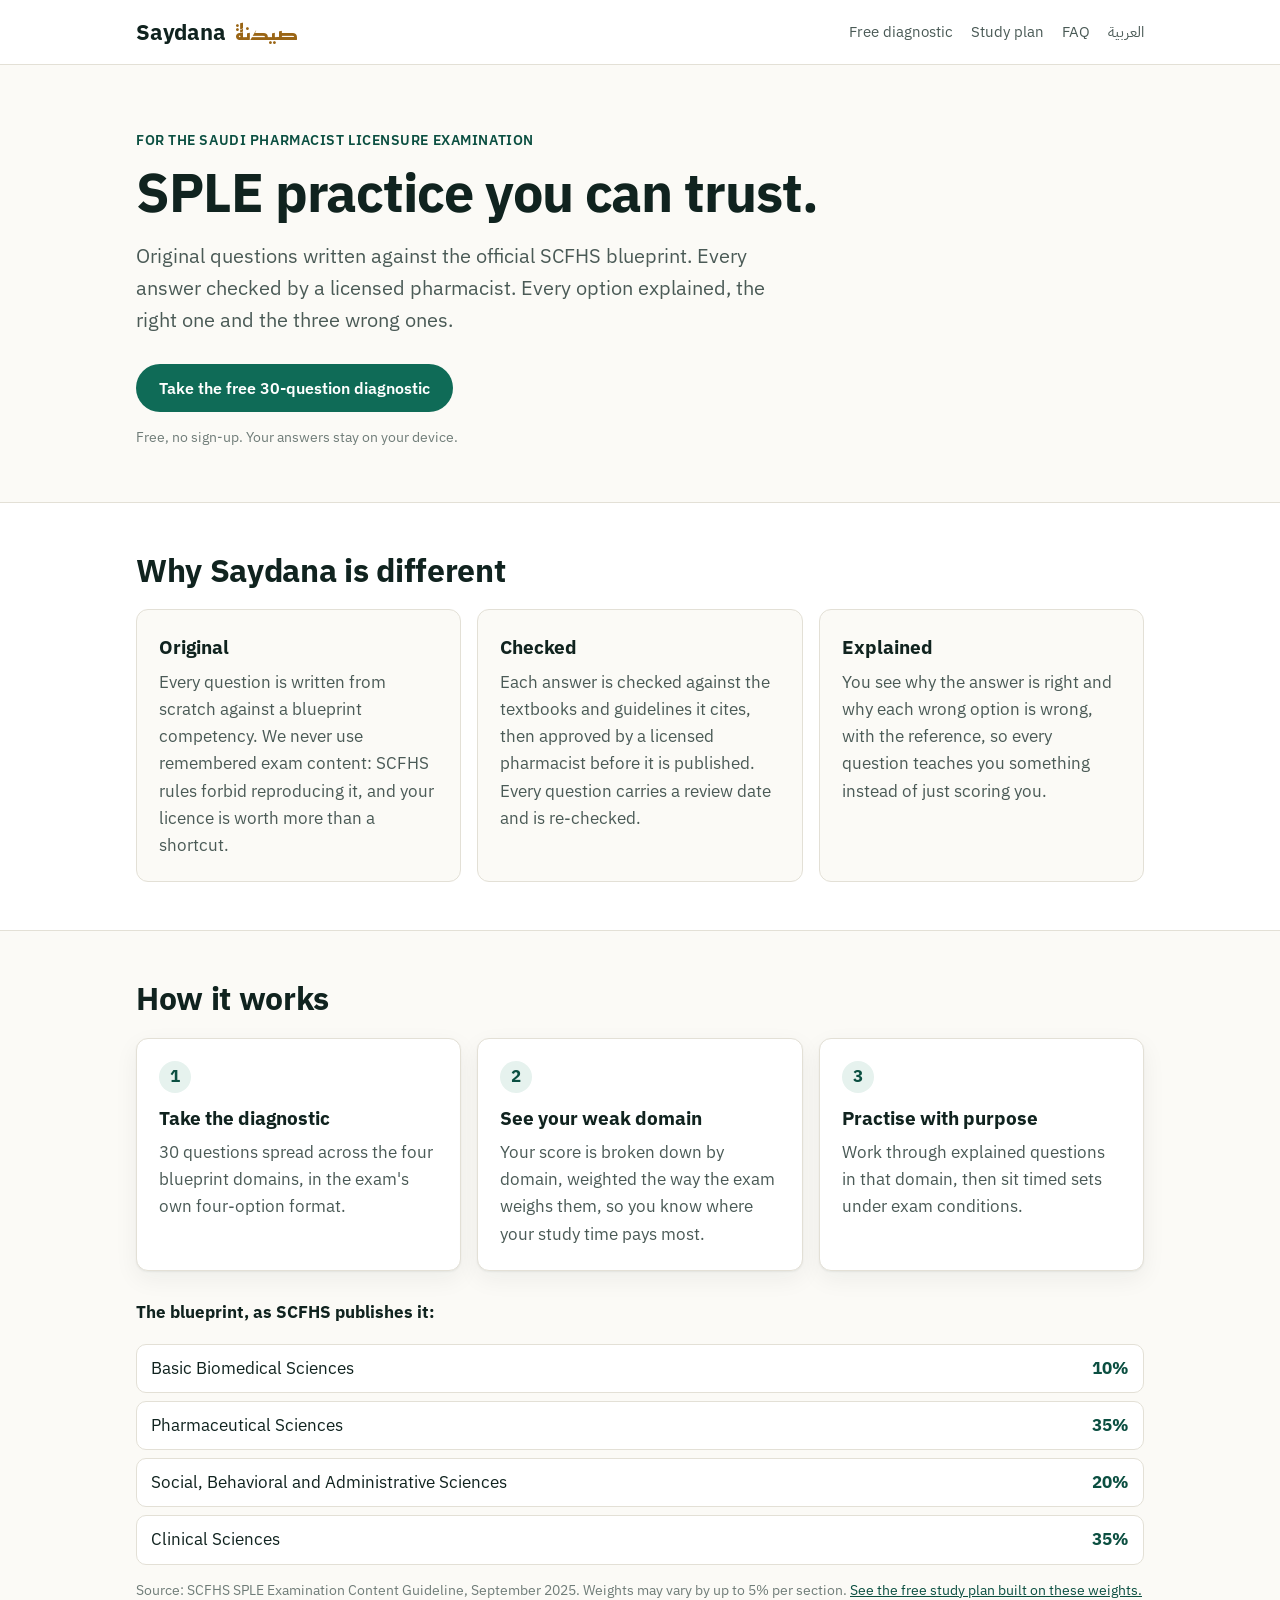
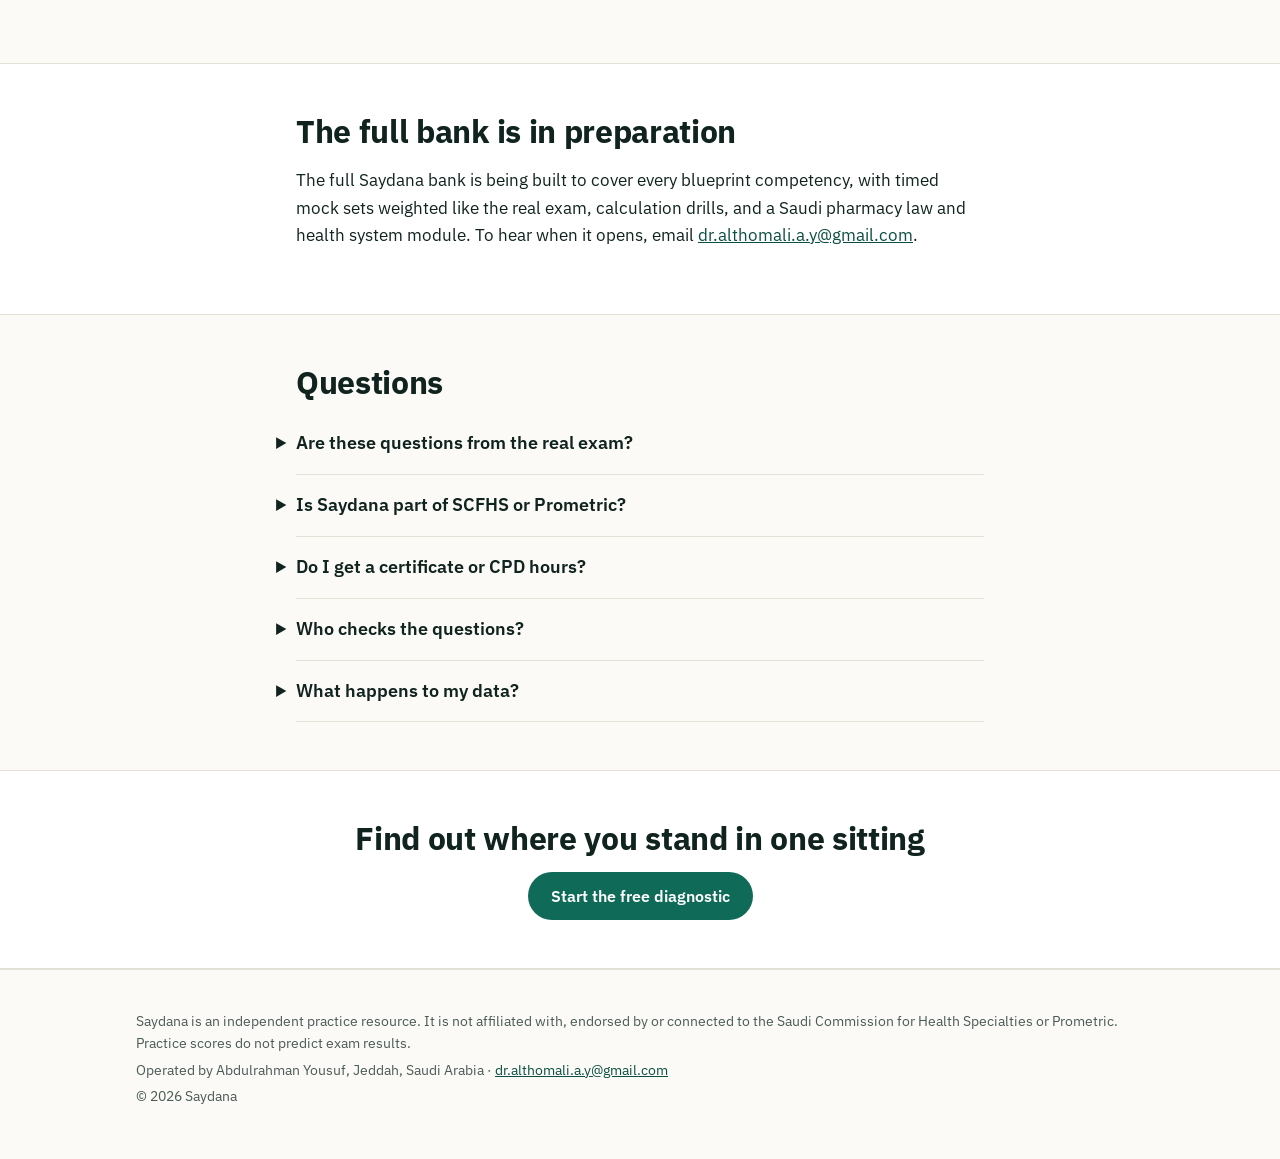
==== index.html @ 0af0f622 "Publish site build 778ea1ba5f4f (OB-0003)" ====
<!doctype html>
<html lang="en">
<head>
<meta charset="utf-8">
<meta name="viewport" content="width=device-width, initial-scale=1">
<title>Saydana · Original SPLE practice, every answer explained</title>
<meta name="description" content="Original practice questions for the Saudi Pharmacist Licensure Examination, written against the official SCFHS blueprint, checked by a licensed pharmacist, with every option explained.">
<meta property="og:type" content="website">
<meta property="og:site_name" content="Saydana">
<meta property="og:title" content="Saydana · Original SPLE practice, every answer explained">
<meta property="og:description" content="Original practice questions for the Saudi Pharmacist Licensure Examination, written against the official SCFHS blueprint, checked by a licensed pharmacist, with every option explained.">
<meta property="og:image" content="https://q2ddxx-hub.github.io/saydana/og.png">
<meta property="og:image:width" content="1200"><meta property="og:image:height" content="630">
<meta property="og:locale" content="en_US">
<meta name="twitter:card" content="summary_large_image">
<meta property="og:url" content="https://q2ddxx-hub.github.io/saydana/">
<link rel="canonical" href="https://q2ddxx-hub.github.io/saydana/">
<link rel="alternate" hreflang="ar" href="ar.html">
<link rel="preconnect" href="https://fonts.googleapis.com">
<link rel="preconnect" href="https://fonts.gstatic.com" crossorigin>
<link rel="stylesheet" href="https://fonts.googleapis.com/css2?family=IBM+Plex+Sans+Arabic:wght@400;500;600;700&family=IBM+Plex+Sans:wght@400;500;600;700&family=Reem+Kufi:wght@600;700&display=swap">
<link rel="stylesheet" href="style.css">
</head>
<body>

<a class="skip" href="#main">Skip to content</a>
<header class="top"><div class="wrap">
  <a class="brand" href="index.html"><b>Saydana</b><span lang="ar" dir="rtl">صيدنة</span></a>
  <nav aria-label="Main">
    <a href="practice.html">Free diagnostic</a><a href="study-plan.html">Study plan</a><a href="#faq">FAQ</a>
    <a href="ar.html" lang="ar" dir="rtl" hreflang="ar">العربية</a>
  </nav>
</div></header>

<main id="main">
<section class="hero"><div class="wrap">
  <p class="eyebrow">For the Saudi Pharmacist Licensure Examination</p>
  <h1>SPLE practice you can trust.</h1>
  <p class="lede">Original questions written against the official SCFHS blueprint. Every answer checked by a licensed pharmacist. Every option explained, the right one and the three wrong ones.</p>
  <div class="actions">
    <a class="btn btn-primary" href="practice.html">Take the free 30-question diagnostic</a>
    
  </div>
  <p class="note" style="margin-top:14px">Free, no sign-up. Your answers stay on your device.</p>
</div></section>

<section class="band"><div class="wrap">
  <h2>Why Saydana is different</h2>
  <div class="grid3" style="margin-top:20px">
    <div class="card"><h3>Original</h3><p>Every question is written from scratch against a blueprint competency. We never use remembered exam content: SCFHS rules forbid reproducing it, and your licence is worth more than a shortcut.</p></div>
    <div class="card"><h3>Checked</h3><p>Each answer is checked against the textbooks and guidelines it cites, then approved by a licensed pharmacist before it is published. Every question carries a review date and is re-checked.</p></div>
    <div class="card"><h3>Explained</h3><p>You see why the answer is right and why each wrong option is wrong, with the reference, so every question teaches you something instead of just scoring you.</p></div>
  </div>
</div></section>

<section id="how"><div class="wrap">
  <h2>How it works</h2>
  <ol class="steps" style="margin-top:20px">
    <li class="card"><span class="num">1</span><h3>Take the diagnostic</h3><p>30 questions spread across the four blueprint domains, in the exam's own four-option format.</p></li>
    <li class="card"><span class="num">2</span><h3>See your weak domain</h3><p>Your score is broken down by domain, weighted the way the exam weighs them, so you know where your study time pays most.</p></li>
    <li class="card"><span class="num">3</span><h3>Practise with purpose</h3><p>Work through explained questions in that domain, then sit timed sets under exam conditions.</p></li>
  </ol>
  <p style="margin-top:28px"><b>The blueprint, as SCFHS publishes it:</b></p>
  <ul class="domains">
    <li><span>Basic Biomedical Sciences</span><b>10%</b></li>
    <li><span>Pharmaceutical Sciences</span><b>35%</b></li>
    <li><span>Social, Behavioral and Administrative Sciences</span><b>20%</b></li>
    <li><span>Clinical Sciences</span><b>35%</b></li>
  </ul>
  <p class="note">Source: SCFHS SPLE Examination Content Guideline, September 2025. Weights may vary by up to 5% per section. <a href="study-plan.html">See the free study plan built on these weights.</a></p>
</div></section>

<section class="band"><div class="wrap narrow">
  <h2>The full bank is in preparation</h2>
  <p>The full Saydana bank is being built to cover every blueprint competency, with timed mock sets weighted like the real exam, calculation drills, and a Saudi pharmacy law and health system module. To hear when it opens, email <a href="mailto:dr.althomali.a.y@gmail.com">dr.althomali.a.y@gmail.com</a>.</p>
  
</div></section>

<section id="faq"><div class="wrap narrow">
  <h2>Questions</h2>
  <details class="faq"><summary>Are these questions from the real exam?</summary><p>No. Every question is original, written for Saydana against a competency in the published blueprint. Using or sharing real exam content breaks SCFHS rules, so we never use it, and we never ask anyone to tell us what was on their exam.</p></details>
  <details class="faq"><summary>Is Saydana part of SCFHS or Prometric?</summary><p>No. Saydana is independent. SCFHS offers its own official practice examination, which we recommend as well.</p></details>
  <details class="faq"><summary>Do I get a certificate or CPD hours?</summary><p>No. Saydana is a self-study practice bank. It does not issue certificates and does not carry CPD or CME hours.</p></details>
  <details class="faq"><summary>Who checks the questions?</summary><p>Each question is checked against its references by an independent reviewer and then approved by a licensed pharmacist before it is published. If you find a mistake, email us and we will correct it.</p></details>
  <details class="faq"><summary>What happens to my data?</summary><p>The diagnostic runs entirely in your browser, and your answers are never sent anywhere. If you join the waitlist, we use your email only to tell you about Saydana, and you can ask us to delete it at any time.</p></details>
</div></section>

<section class="cta band"><div class="wrap narrow">
  <h2>Find out where you stand in one sitting</h2>
  <div class="actions" style="margin-top:14px"><a class="btn btn-primary" href="practice.html">Start the free diagnostic</a></div>
</div></section>
</main>

<footer><div class="wrap">
  <p>Saydana is an independent practice resource. It is not affiliated with, endorsed by or connected to the Saudi Commission for Health Specialties or Prometric. Practice scores do not predict exam results.</p>
  <p>Operated by Abdulrahman Yousuf, Jeddah, Saudi Arabia · <a href="mailto:dr.althomali.a.y@gmail.com">dr.althomali.a.y@gmail.com</a></p>
  <p>© 2026 Saydana</p>
</div></footer>
</body>
</html>
---- style.css ----
/* Saydana: one stylesheet for the landing pages and the practice app. Brand fonts (IBM Plex Sans, IBM Plex Sans Arabic, Reem Kufi) load from Google Fonts; system fonts are the fallback, so every page still works offline. */
:root {
  color-scheme: light;
  --paper: #fbfaf6; --surface: #ffffff; --ink: #10231f; --ink-2: #4a5a56; --muted: #6f7c78;
  --line: #e3e0d6; --brand: #0f6b57; --brand-ink: #0b4f41; --brand-wash: #e6f2ee; --accent: #9a6515;
  --good: #0f7a3d; --good-wash: #e7f5ec; --bad: #b42318; --bad-wash: #fdecea;
  --radius: 12px; --shadow: 0 1px 2px rgba(16,35,31,.06), 0 8px 24px rgba(16,35,31,.06);
  --font: "IBM Plex Sans", system-ui, -apple-system, "Segoe UI", Roboto, sans-serif;
  --font-ar: "IBM Plex Sans Arabic", "IBM Plex Sans", "Geeza Pro", "Segoe UI", Tahoma, system-ui, sans-serif;
  --font-brand-ar: "Reem Kufi", "IBM Plex Sans Arabic", "Geeza Pro", system-ui, sans-serif;
}
@media (prefers-color-scheme: dark) {
  :root:not([data-theme="light"]) {
    color-scheme: dark;
    --paper: #0f1413; --surface: #151c1a; --ink: #eef3f1; --ink-2: #b5c2be; --muted: #8f9c98;
    --line: #26312e; --brand: #3fb393; --brand-ink: #7fd3bb; --brand-wash: #133029; --accent: #e0a64a;
    --good: #4cc27f; --good-wash: #12291c; --bad: #f07b6f; --bad-wash: #2e1614;
    --shadow: none;
  }
}
:root[data-theme="dark"] {
  color-scheme: dark;
  --paper: #0f1413; --surface: #151c1a; --ink: #eef3f1; --ink-2: #b5c2be; --muted: #8f9c98;
  --line: #26312e; --brand: #3fb393; --brand-ink: #7fd3bb; --brand-wash: #133029; --accent: #e0a64a;
  --good: #4cc27f; --good-wash: #12291c; --bad: #f07b6f; --bad-wash: #2e1614; --shadow: none;
}
* { box-sizing: border-box; }
html { -webkit-text-size-adjust: 100%; }
body { margin: 0; background: var(--paper); color: var(--ink); font: 17px/1.6 var(--font); }
body[dir="rtl"] { font-family: var(--font-ar); font-size: 18px; line-height: 1.85; }
body[dir="rtl"] h1, body[dir="rtl"] h2, body[dir="rtl"] h3 { font-weight: 700; line-height: 1.45; }
body[dir="rtl"] .lede { line-height: 1.9; }
body[dir="rtl"] .card p, body[dir="rtl"] details.faq p { line-height: 1.9; }
[lang="ar"], [dir="rtl"] bdi[lang="ar"] { font-family: var(--font-ar); }
a { color: var(--brand-ink); }
.wrap { max-width: 1040px; margin: 0 auto; padding: 0 16px; }
.narrow { max-width: 720px; }
/* visually hidden until focused; clip-based so it creates no scrollable overflow in either direction */
.skip { position: absolute; width: 1px; height: 1px; overflow: hidden; clip-path: inset(50%); white-space: nowrap; }
.skip:focus { width: auto; height: auto; clip-path: none; inset-inline-start: 16px; top: 8px; background: var(--surface);
  padding: 8px 12px; border-radius: 8px; z-index: 5; }

/* header */
.top { border-bottom: 1px solid var(--line); background: var(--surface); }
.top .wrap { display: flex; align-items: center; justify-content: space-between; gap: 16px; min-height: 64px; flex-wrap: wrap; }
.brand { display: inline-flex; align-items: baseline; gap: 10px; text-decoration: none; color: var(--ink); }
.brand b { font-size: 22px; letter-spacing: -0.01em; }
.brand span { font-family: var(--font-brand-ar); color: var(--accent); font-size: 22px; font-weight: 600; }
body[dir="rtl"] .brand b { font-family: var(--font-brand-ar); font-size: 26px; font-weight: 700; letter-spacing: 0; }
body[dir="rtl"] .brand span { font-family: var(--font); font-size: 17px; font-weight: 600; }
nav { display: flex; gap: 18px; flex-wrap: wrap; font-size: 15px; }
nav a { text-decoration: none; color: var(--ink-2); }
nav a:hover { color: var(--ink); }

/* sections */
.hero { padding: 64px 0 40px; }
.eyebrow { color: var(--brand-ink); font-weight: 600; font-size: 14px; letter-spacing: .04em; text-transform: uppercase; margin: 0 0 12px; }
body[dir="rtl"] .eyebrow { letter-spacing: 0; text-transform: none; }
h1 { font-size: clamp(34px, 6vw, 54px); line-height: 1.08; letter-spacing: -0.02em; margin: 0 0 18px; }
body[dir="rtl"] h1 { line-height: 1.3; letter-spacing: 0; }
h2 { font-size: clamp(24px, 3.4vw, 32px); line-height: 1.2; margin: 0 0 12px; letter-spacing: -0.01em; }
h3 { font-size: 19px; margin: 0 0 6px; }
.lede { font-size: 20px; color: var(--ink-2); max-width: 640px; margin: 0 0 28px; }
.actions { display: flex; gap: 12px; flex-wrap: wrap; }
.btn { display: inline-flex; align-items: center; justify-content: center; gap: 8px; min-height: 48px; padding: 0 22px;
  border-radius: 999px; font: 600 16px/1 var(--font); text-decoration: none; border: 1px solid transparent; cursor: pointer; }
body[dir="rtl"] .btn { font-family: var(--font-ar); font-weight: 600; }
.btn-primary { background: var(--brand); color: #fff; }
.btn-primary:hover { background: var(--brand-ink); }
:root[data-theme="dark"] .btn-primary, .btn-primary { color: #fff; }
@media (prefers-color-scheme: dark) { :root:not([data-theme="light"]) .btn-primary { color: #06201a; } }
:root[data-theme="dark"] .btn-primary { color: #06201a; }
.btn-ghost { background: transparent; color: var(--ink); border-color: var(--line); }
.btn-ghost:hover { border-color: var(--ink-2); }
.btn:focus-visible, button:focus-visible, a:focus-visible { outline: 3px solid var(--accent); outline-offset: 2px; }
section { padding: 48px 0; }
section.band { background: var(--surface); border-top: 1px solid var(--line); border-bottom: 1px solid var(--line); }
.grid3 { display: grid; gap: 16px; grid-template-columns: repeat(auto-fit, minmax(240px, 1fr)); }
.card { background: var(--surface); border: 1px solid var(--line); border-radius: var(--radius); padding: 22px; box-shadow: var(--shadow); }
.band .card { box-shadow: none; background: var(--paper); }
.card p { margin: 0; color: var(--ink-2); }
.num { display: inline-grid; place-items: center; width: 32px; height: 32px; border-radius: 50%; background: var(--brand-wash); color: var(--brand-ink); font-weight: 700; margin-bottom: 10px; }
ol.steps { list-style: none; padding: 0; margin: 0; display: grid; gap: 16px; grid-template-columns: repeat(auto-fit, minmax(220px, 1fr)); }
.domains { display: grid; gap: 8px; margin: 18px 0 0; padding: 0; list-style: none; }
.domains li { display: flex; justify-content: space-between; gap: 12px; padding: 10px 14px; border: 1px solid var(--line); border-radius: 10px; background: var(--surface); }
.domains b { color: var(--brand-ink); }
details.faq { border-bottom: 1px solid var(--line); padding: 16px 0; }
details.faq summary { cursor: pointer; font-weight: 600; font-size: 18px; list-style-position: outside; }
details.faq p { color: var(--ink-2); margin: 10px 0 0; }
.cta { text-align: center; }
.cta .actions { justify-content: center; }
.note { font-size: 14px; color: var(--muted); }
footer { padding: 36px 0 48px; border-top: 1px solid var(--line); color: var(--ink-2); font-size: 14px; }
footer p { margin: 4px 0; }
.preview-banner { background: #7a1d12; color: #fff; text-align: center; padding: 10px 16px; font-weight: 600; font-size: 14px; }

/* practice app */
.app { padding: 28px 0 64px; }
.panel { background: var(--surface); border: 1px solid var(--line); border-radius: var(--radius); padding: 24px; box-shadow: var(--shadow); }
.meta { display: flex; justify-content: space-between; gap: 12px; flex-wrap: wrap; color: var(--muted); font-size: 14px; margin-bottom: 12px; }
.progress { height: 6px; background: var(--brand-wash); border-radius: 3px; overflow: hidden; margin-bottom: 20px; }
.progress span { display: block; height: 100%; background: var(--brand); }
.stem { font-size: 19px; margin: 0 0 18px; white-space: pre-line; }
.options { display: grid; gap: 10px; margin: 0; padding: 0; list-style: none; }
.option { width: 100%; display: flex; gap: 12px; align-items: flex-start; text-align: start; padding: 14px 16px; border-radius: 10px;
  border: 1.5px solid var(--line); background: var(--paper); color: var(--ink); font: 16px/1.5 var(--font); cursor: pointer; }
.option:hover:not(:disabled) { border-color: var(--brand); }
.option .letter { flex: none; width: 28px; height: 28px; border-radius: 50%; display: grid; place-items: center; font-weight: 700;
  background: var(--surface); border: 1px solid var(--line); font-size: 14px; }
.option[aria-pressed="true"] { border-color: var(--brand); background: var(--brand-wash); }
.option.correct { border-color: var(--good); background: var(--good-wash); }
.option.wrong { border-color: var(--bad); background: var(--bad-wash); }
.option:disabled { cursor: default; }
.feedback { margin-top: 20px; padding: 18px; border-radius: 10px; border: 1px solid var(--line); background: var(--paper); }
.verdict { display: flex; align-items: center; gap: 8px; font-weight: 700; margin: 0 0 8px; }
.verdict.ok { color: var(--good); } .verdict.no { color: var(--bad); }
.feedback h4 { margin: 14px 0 6px; font-size: 15px; }
.feedback ul { margin: 0; padding-inline-start: 18px; color: var(--ink-2); }
.feedback .ref { font-size: 14px; color: var(--muted); margin-top: 12px; }
.bar { display: flex; justify-content: space-between; align-items: center; gap: 12px; margin-top: 20px; flex-wrap: wrap; }
.score { font-size: 56px; font-weight: 700; letter-spacing: -0.02em; line-height: 1; margin: 6px 0 4px; }
.meter { height: 8px; background: var(--brand-wash); border-radius: 4px; overflow: hidden; margin: 6px 0 14px; }
.meter span { display: block; height: 100%; background: var(--brand); border-radius: 0 4px 4px 0; }
.drow { display: flex; justify-content: space-between; gap: 12px; font-size: 15px; }
.modes { display: grid; gap: 12px; grid-template-columns: repeat(auto-fit, minmax(220px, 1fr)); margin-top: 18px; }
.mode { text-align: start; padding: 18px; border-radius: var(--radius); border: 1.5px solid var(--line); background: var(--paper); color: var(--ink); cursor: pointer; font: inherit; }
.mode:hover { border-color: var(--brand); }
.mode b { display: block; font-size: 17px; margin-bottom: 4px; }
.mode span { color: var(--ink-2); font-size: 15px; }
.missed { margin: 8px 0 0; padding-inline-start: 18px; color: var(--ink-2); font-size: 15px; }
@media (max-width: 560px) { .hero { padding: 40px 0 24px; } .panel { padding: 18px; } .score { font-size: 44px; } }
@media (prefers-reduced-motion: no-preference) { .progress span, .meter span { transition: width .3s ease; } }
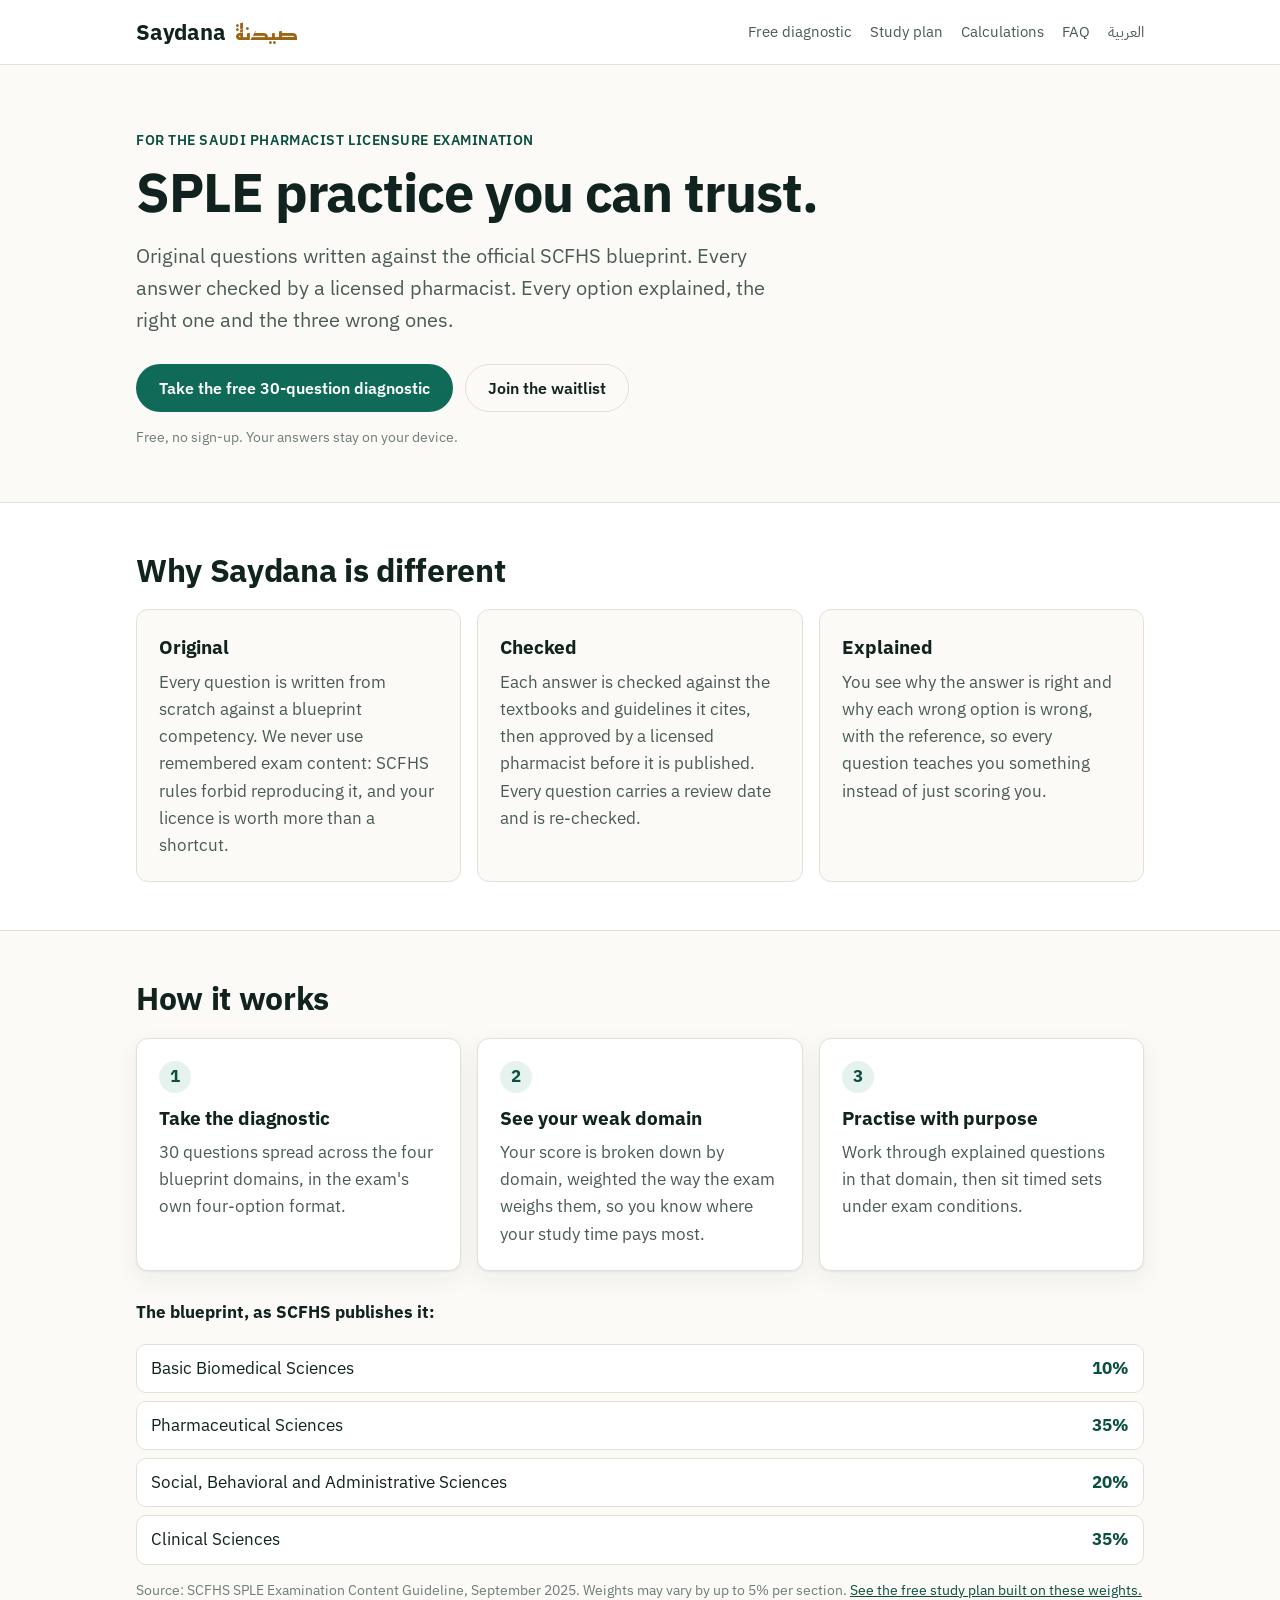
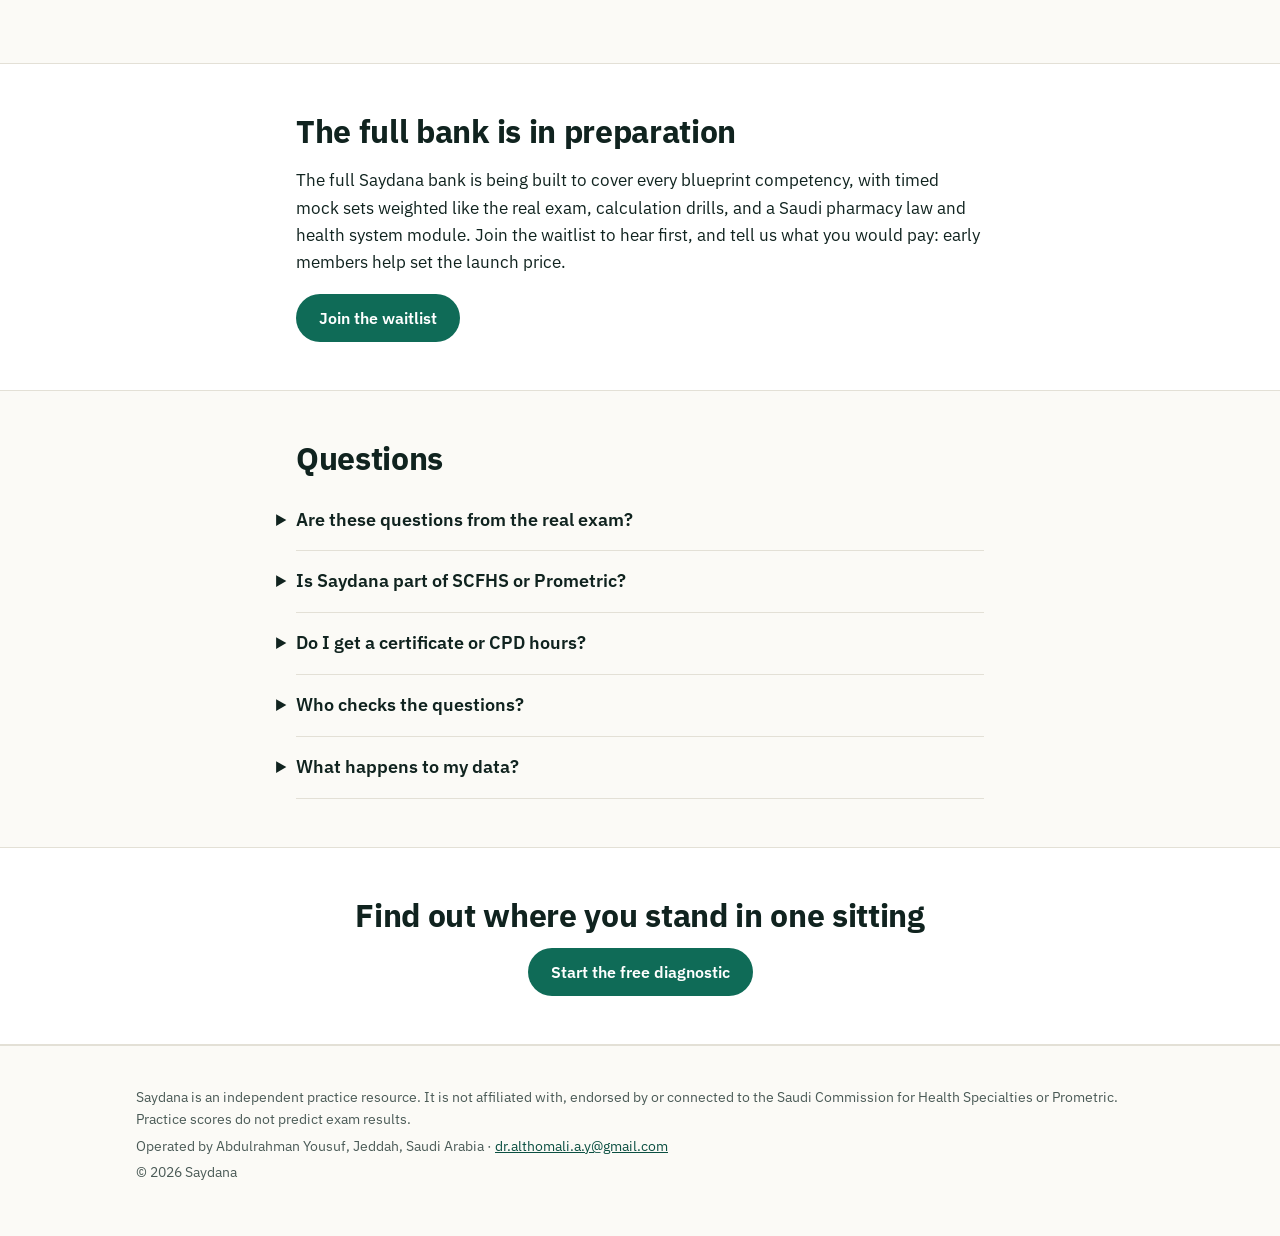
==== commit ad050894: "Publish site build 74b1630df490 (OB-0009)" ====
--- a/index.html
+++ b/index.html
@@ -27,7 +27,7 @@
 <header class="top"><div class="wrap">
   <a class="brand" href="index.html"><b>Saydana</b><span lang="ar" dir="rtl">صيدنة</span></a>
   <nav aria-label="Main">
-    <a href="practice.html">Free diagnostic</a><a href="study-plan.html">Study plan</a><a href="#faq">FAQ</a>
+    <a href="practice.html">Free diagnostic</a><a href="study-plan.html">Study plan</a><a href="calculations.html">Calculations</a><a href="#faq">FAQ</a>
     <a href="ar.html" lang="ar" dir="rtl" hreflang="ar">العربية</a>
   </nav>
 </div></header>
@@ -39,7 +39,7 @@
   <p class="lede">Original questions written against the official SCFHS blueprint. Every answer checked by a licensed pharmacist. Every option explained, the right one and the three wrong ones.</p>
   <div class="actions">
     <a class="btn btn-primary" href="practice.html">Take the free 30-question diagnostic</a>
-    
+    <a class="btn btn-ghost" href="mailto:dr.althomali.a.y@gmail.com?subject=Saydana%20waitlist&body=I%20would%20like%20to%20hear%20when%20the%20full%20Saydana%20bank%20opens.%0A%0A1.%20When%20do%20you%20plan%20to%20sit%20the%20SPLE%3F%20%28within%20a%20month%20/%201%20to%203%20months%20/%203%20to%206%20months%20/%20later%20/%20already%20passed%29%0A2.%20Where%20did%20you%20study%20pharmacy%3F%0A3.%20What%20is%20the%20most%20you%20would%20pay%20for%206%20months%20of%20access%3F%20%28SAR%20149%20/%20199%20/%20249%20/%20299%20/%20349%20/%20another%20amount%20/%20I%20would%20not%20pay%29%0A4.%20What%20do%20you%20find%20hardest%20to%20prepare%20for%3F%20%28topics%20please%2C%20not%20exam%20questions%29%0A%0ABy%20sending%20this%20email%20you%20agree%20that%20Saydana%20may%20reply%20to%20you%20about%20it.%20Ask%20us%20any%20time%20to%20delete%20your%20address." target="_blank" rel="noopener">Join the waitlist</a>
   </div>
   <p class="note" style="margin-top:14px">Free, no sign-up. Your answers stay on your device.</p>
 </div></section>
@@ -72,8 +72,8 @@
 
 <section class="band"><div class="wrap narrow">
   <h2>The full bank is in preparation</h2>
-  <p>The full Saydana bank is being built to cover every blueprint competency, with timed mock sets weighted like the real exam, calculation drills, and a Saudi pharmacy law and health system module. To hear when it opens, email <a href="mailto:dr.althomali.a.y@gmail.com">dr.althomali.a.y@gmail.com</a>.</p>
-  
+  <p>The full Saydana bank is being built to cover every blueprint competency, with timed mock sets weighted like the real exam, calculation drills, and a Saudi pharmacy law and health system module. Join the waitlist to hear first, and tell us what you would pay: early members help set the launch price.</p>
+  <div class="actions" style="margin-top:18px"><a class="btn btn-primary" href="mailto:dr.althomali.a.y@gmail.com?subject=Saydana%20waitlist&body=I%20would%20like%20to%20hear%20when%20the%20full%20Saydana%20bank%20opens.%0A%0A1.%20When%20do%20you%20plan%20to%20sit%20the%20SPLE%3F%20%28within%20a%20month%20/%201%20to%203%20months%20/%203%20to%206%20months%20/%20later%20/%20already%20passed%29%0A2.%20Where%20did%20you%20study%20pharmacy%3F%0A3.%20What%20is%20the%20most%20you%20would%20pay%20for%206%20months%20of%20access%3F%20%28SAR%20149%20/%20199%20/%20249%20/%20299%20/%20349%20/%20another%20amount%20/%20I%20would%20not%20pay%29%0A4.%20What%20do%20you%20find%20hardest%20to%20prepare%20for%3F%20%28topics%20please%2C%20not%20exam%20questions%29%0A%0ABy%20sending%20this%20email%20you%20agree%20that%20Saydana%20may%20reply%20to%20you%20about%20it.%20Ask%20us%20any%20time%20to%20delete%20your%20address." target="_blank" rel="noopener">Join the waitlist</a></div>
 </div></section>
 
 <section id="faq"><div class="wrap narrow">
--- a/style.css
+++ b/style.css
@@ -128,5 +128,8 @@
 .mode b { display: block; font-size: 17px; margin-bottom: 4px; }
 .mode span { color: var(--ink-2); font-size: 15px; }
 .missed { margin: 8px 0 0; padding-inline-start: 18px; color: var(--ink-2); font-size: 15px; }
+.sharebox { flex: 1 1 260px; min-width: 200px; padding: 12px 14px; border-radius: 10px; border: 1.5px solid var(--line);
+  background: var(--paper); color: var(--ink); font: 14px/1.4 var(--font); }
+.sharebox.hidden { display: none; }
 @media (max-width: 560px) { .hero { padding: 40px 0 24px; } .panel { padding: 18px; } .score { font-size: 44px; } }
 @media (prefers-reduced-motion: no-preference) { .progress span, .meter span { transition: width .3s ease; } }
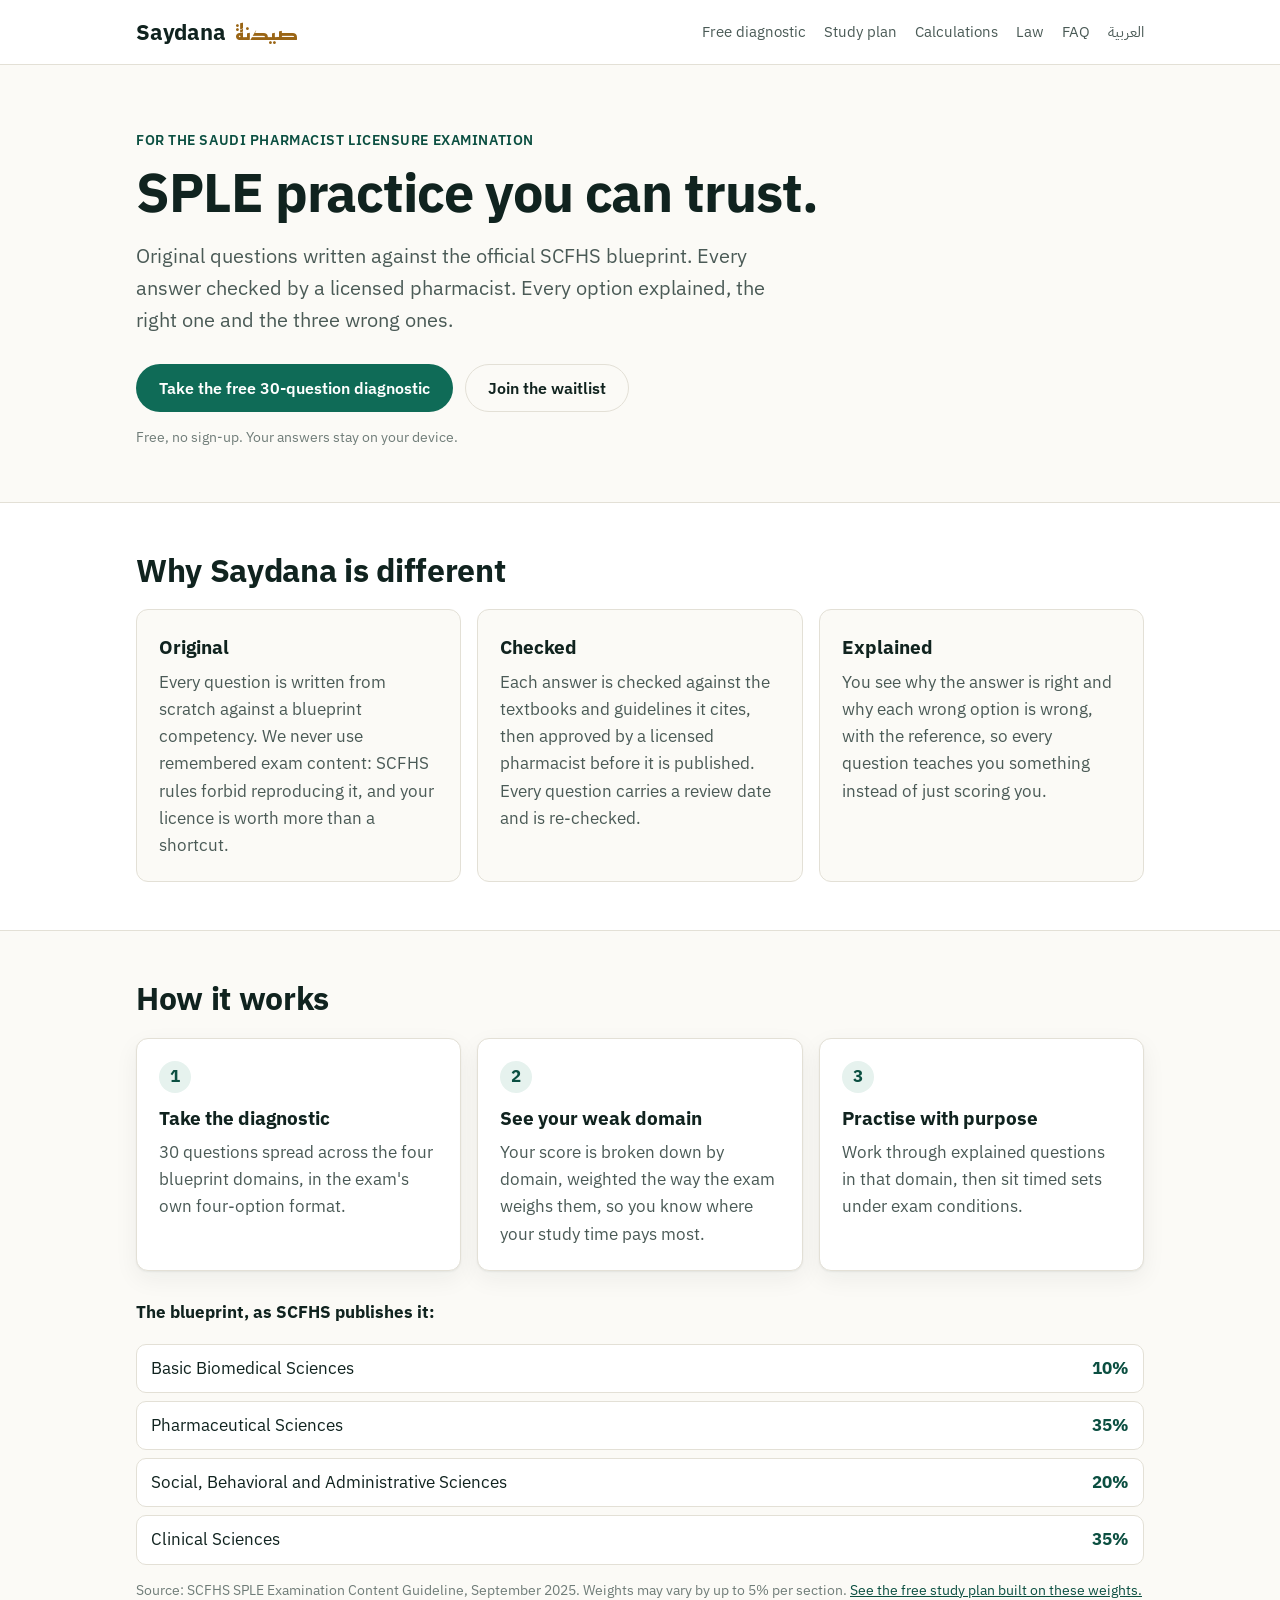
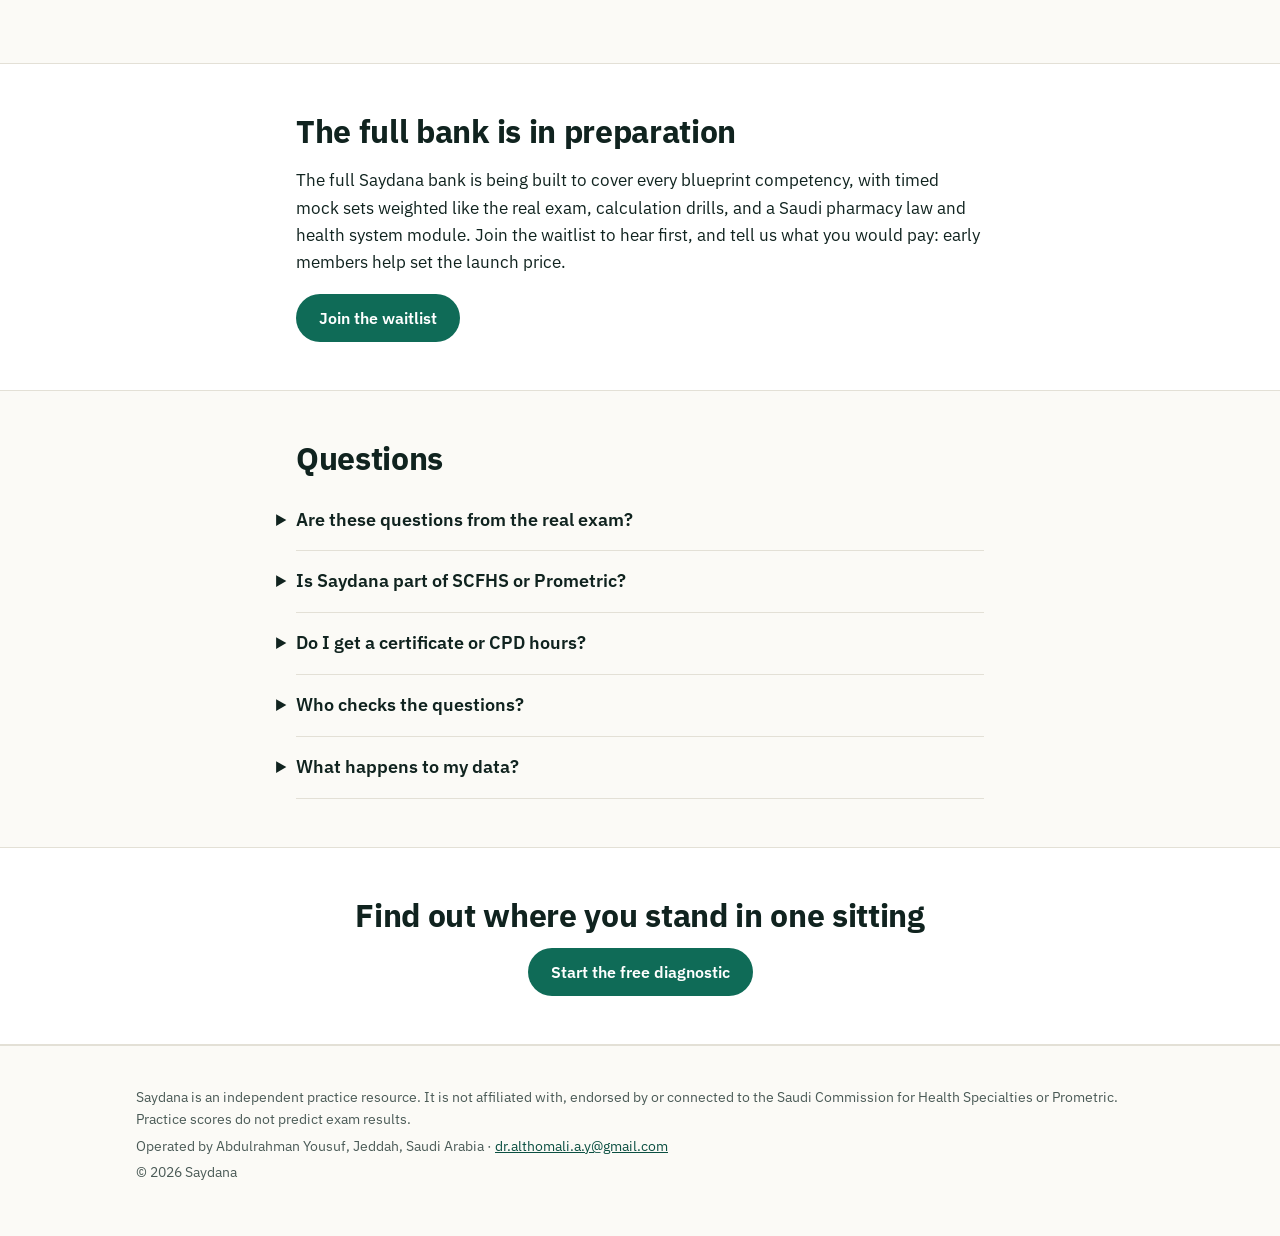
==== commit c3be4d8b: "Publish site build 8b55fe50446c (OB-0014)" ====
--- a/index.html
+++ b/index.html
@@ -27,7 +27,7 @@
 <header class="top"><div class="wrap">
   <a class="brand" href="index.html"><b>Saydana</b><span lang="ar" dir="rtl">صيدنة</span></a>
   <nav aria-label="Main">
-    <a href="practice.html">Free diagnostic</a><a href="study-plan.html">Study plan</a><a href="calculations.html">Calculations</a><a href="#faq">FAQ</a>
+    <a href="practice.html">Free diagnostic</a><a href="study-plan.html">Study plan</a><a href="calculations.html">Calculations</a><a href="law.html">Law</a><a href="#faq">FAQ</a>
     <a href="ar.html" lang="ar" dir="rtl" hreflang="ar">العربية</a>
   </nav>
 </div></header>
@@ -39,7 +39,7 @@
   <p class="lede">Original questions written against the official SCFHS blueprint. Every answer checked by a licensed pharmacist. Every option explained, the right one and the three wrong ones.</p>
   <div class="actions">
     <a class="btn btn-primary" href="practice.html">Take the free 30-question diagnostic</a>
-    <a class="btn btn-ghost" href="mailto:dr.althomali.a.y@gmail.com?subject=Saydana%20waitlist&body=I%20would%20like%20to%20hear%20when%20the%20full%20Saydana%20bank%20opens.%0A%0A1.%20When%20do%20you%20plan%20to%20sit%20the%20SPLE%3F%20%28within%20a%20month%20/%201%20to%203%20months%20/%203%20to%206%20months%20/%20later%20/%20already%20passed%29%0A2.%20Where%20did%20you%20study%20pharmacy%3F%0A3.%20What%20is%20the%20most%20you%20would%20pay%20for%206%20months%20of%20access%3F%20%28SAR%20149%20/%20199%20/%20249%20/%20299%20/%20349%20/%20another%20amount%20/%20I%20would%20not%20pay%29%0A4.%20What%20do%20you%20find%20hardest%20to%20prepare%20for%3F%20%28topics%20please%2C%20not%20exam%20questions%29%0A%0ABy%20sending%20this%20email%20you%20agree%20that%20Saydana%20may%20reply%20to%20you%20about%20it.%20Ask%20us%20any%20time%20to%20delete%20your%20address." target="_blank" rel="noopener">Join the waitlist</a>
+    <a class="btn btn-ghost" href="https://docs.google.com/forms/d/e/1FAIpQLSf6wiuIN73-fXzWj4PX_w4nALLbL-hMKpoZGsXhOU76ulhU3w/viewform" target="_blank" rel="noopener">Join the waitlist</a>
   </div>
   <p class="note" style="margin-top:14px">Free, no sign-up. Your answers stay on your device.</p>
 </div></section>
@@ -73,7 +73,7 @@
 <section class="band"><div class="wrap narrow">
   <h2>The full bank is in preparation</h2>
   <p>The full Saydana bank is being built to cover every blueprint competency, with timed mock sets weighted like the real exam, calculation drills, and a Saudi pharmacy law and health system module. Join the waitlist to hear first, and tell us what you would pay: early members help set the launch price.</p>
-  <div class="actions" style="margin-top:18px"><a class="btn btn-primary" href="mailto:dr.althomali.a.y@gmail.com?subject=Saydana%20waitlist&body=I%20would%20like%20to%20hear%20when%20the%20full%20Saydana%20bank%20opens.%0A%0A1.%20When%20do%20you%20plan%20to%20sit%20the%20SPLE%3F%20%28within%20a%20month%20/%201%20to%203%20months%20/%203%20to%206%20months%20/%20later%20/%20already%20passed%29%0A2.%20Where%20did%20you%20study%20pharmacy%3F%0A3.%20What%20is%20the%20most%20you%20would%20pay%20for%206%20months%20of%20access%3F%20%28SAR%20149%20/%20199%20/%20249%20/%20299%20/%20349%20/%20another%20amount%20/%20I%20would%20not%20pay%29%0A4.%20What%20do%20you%20find%20hardest%20to%20prepare%20for%3F%20%28topics%20please%2C%20not%20exam%20questions%29%0A%0ABy%20sending%20this%20email%20you%20agree%20that%20Saydana%20may%20reply%20to%20you%20about%20it.%20Ask%20us%20any%20time%20to%20delete%20your%20address." target="_blank" rel="noopener">Join the waitlist</a></div>
+  <div class="actions" style="margin-top:18px"><a class="btn btn-primary" href="https://docs.google.com/forms/d/e/1FAIpQLSf6wiuIN73-fXzWj4PX_w4nALLbL-hMKpoZGsXhOU76ulhU3w/viewform" target="_blank" rel="noopener">Join the waitlist</a></div>
 </div></section>
 
 <section id="faq"><div class="wrap narrow">
--- a/style.css
+++ b/style.css
@@ -73,6 +73,11 @@
 .btn-ghost { background: transparent; color: var(--ink); border-color: var(--line); }
 .btn-ghost:hover { border-color: var(--ink-2); }
 .btn:focus-visible, button:focus-visible, a:focus-visible { outline: 3px solid var(--accent); outline-offset: 2px; }
+/* A tabindex="-1" element is never reached by Tab: it is focused in script so a screen
+   reader announces the new question. Painting a ring around it tells a sighted reader
+   that something is selected when nothing is, and the browser's default ring is not even
+   our colour. Interactive controls keep their ring through the :focus-visible rule above. */
+[tabindex="-1"]:focus { outline: none; }
 section { padding: 48px 0; }
 section.band { background: var(--surface); border-top: 1px solid var(--line); border-bottom: 1px solid var(--line); }
 .grid3 { display: grid; gap: 16px; grid-template-columns: repeat(auto-fit, minmax(240px, 1fr)); }
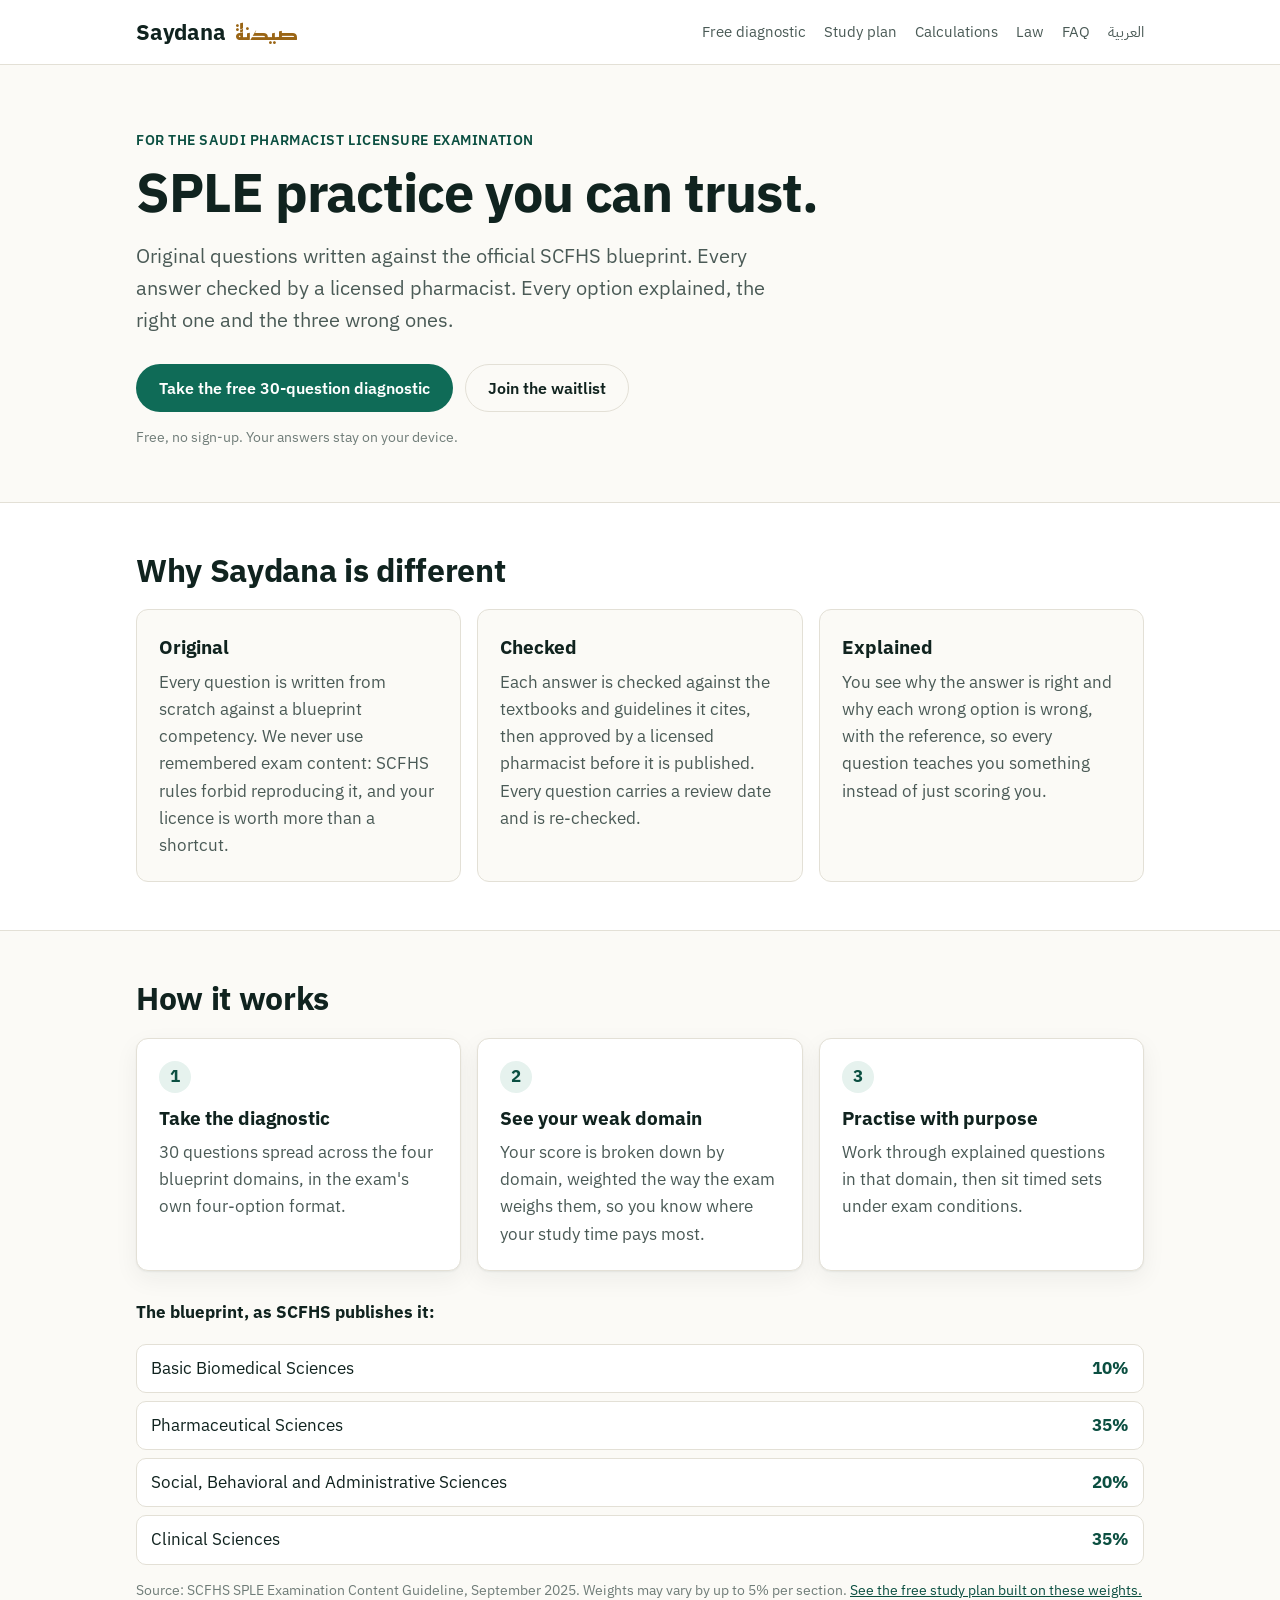
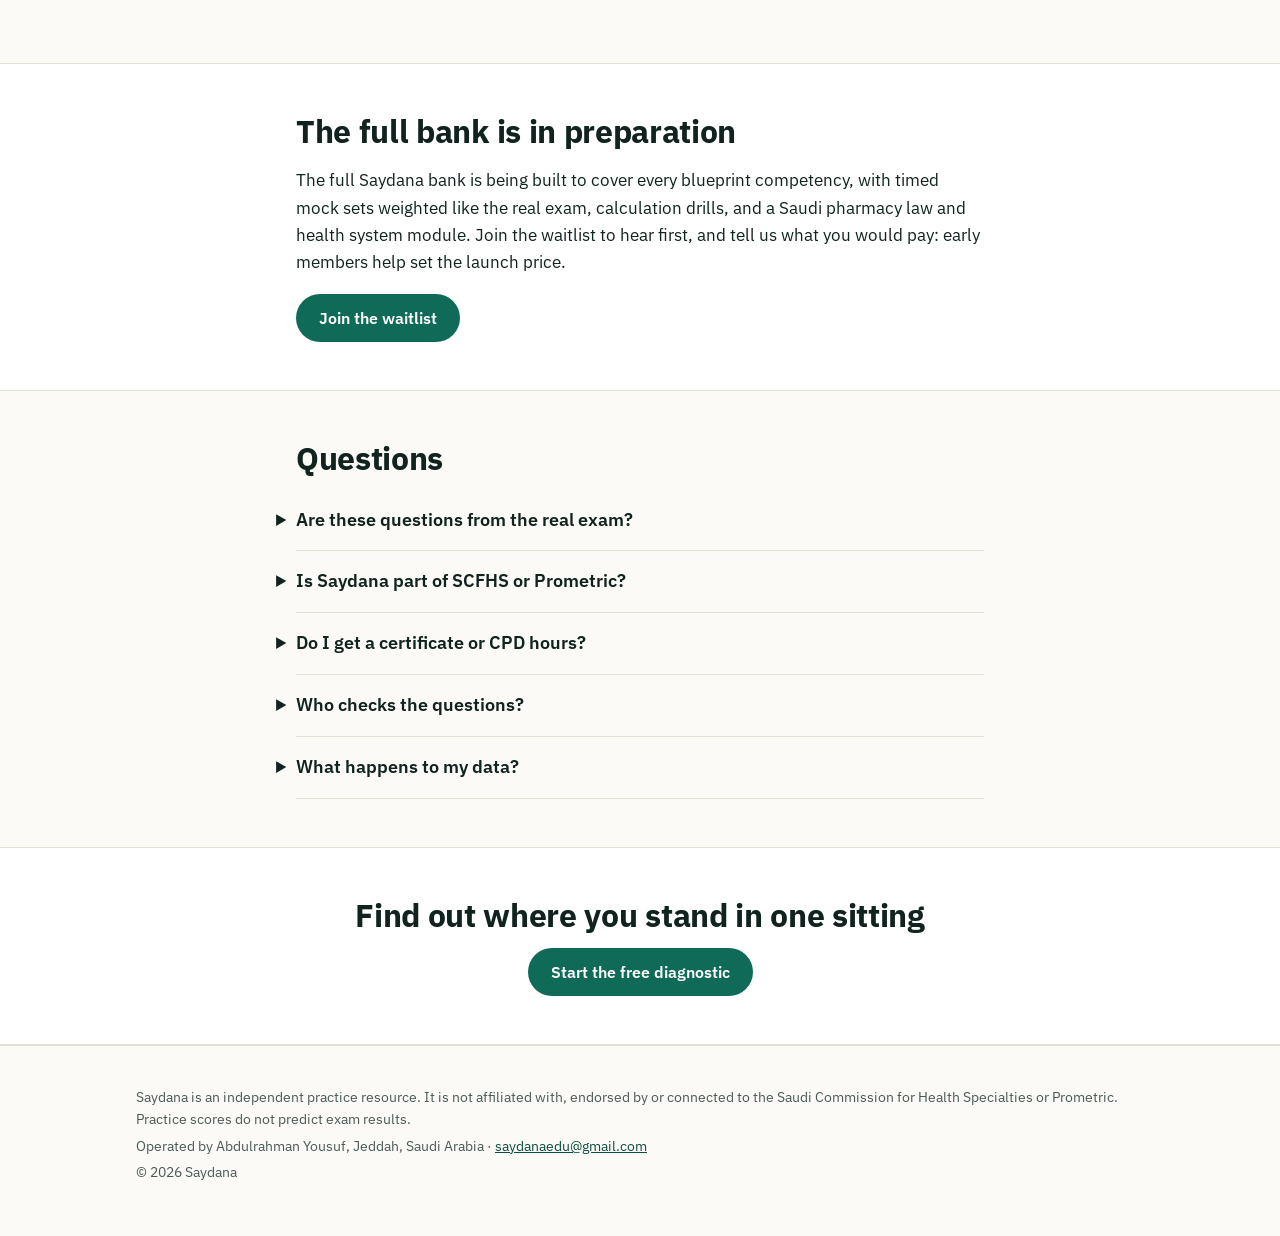
==== commit 57688ea8: "Publish site build 37591d28af07 (OB-0017)" ====
--- a/index.html
+++ b/index.html
@@ -93,7 +93,7 @@
 
 <footer><div class="wrap">
   <p>Saydana is an independent practice resource. It is not affiliated with, endorsed by or connected to the Saudi Commission for Health Specialties or Prometric. Practice scores do not predict exam results.</p>
-  <p>Operated by Abdulrahman Yousuf, Jeddah, Saudi Arabia · <a href="mailto:dr.althomali.a.y@gmail.com">dr.althomali.a.y@gmail.com</a></p>
+  <p>Operated by Abdulrahman Yousuf, Jeddah, Saudi Arabia · <a href="mailto:saydanaedu@gmail.com">saydanaedu@gmail.com</a></p>
   <p>© 2026 Saydana</p>
 </div></footer>
 </body>
